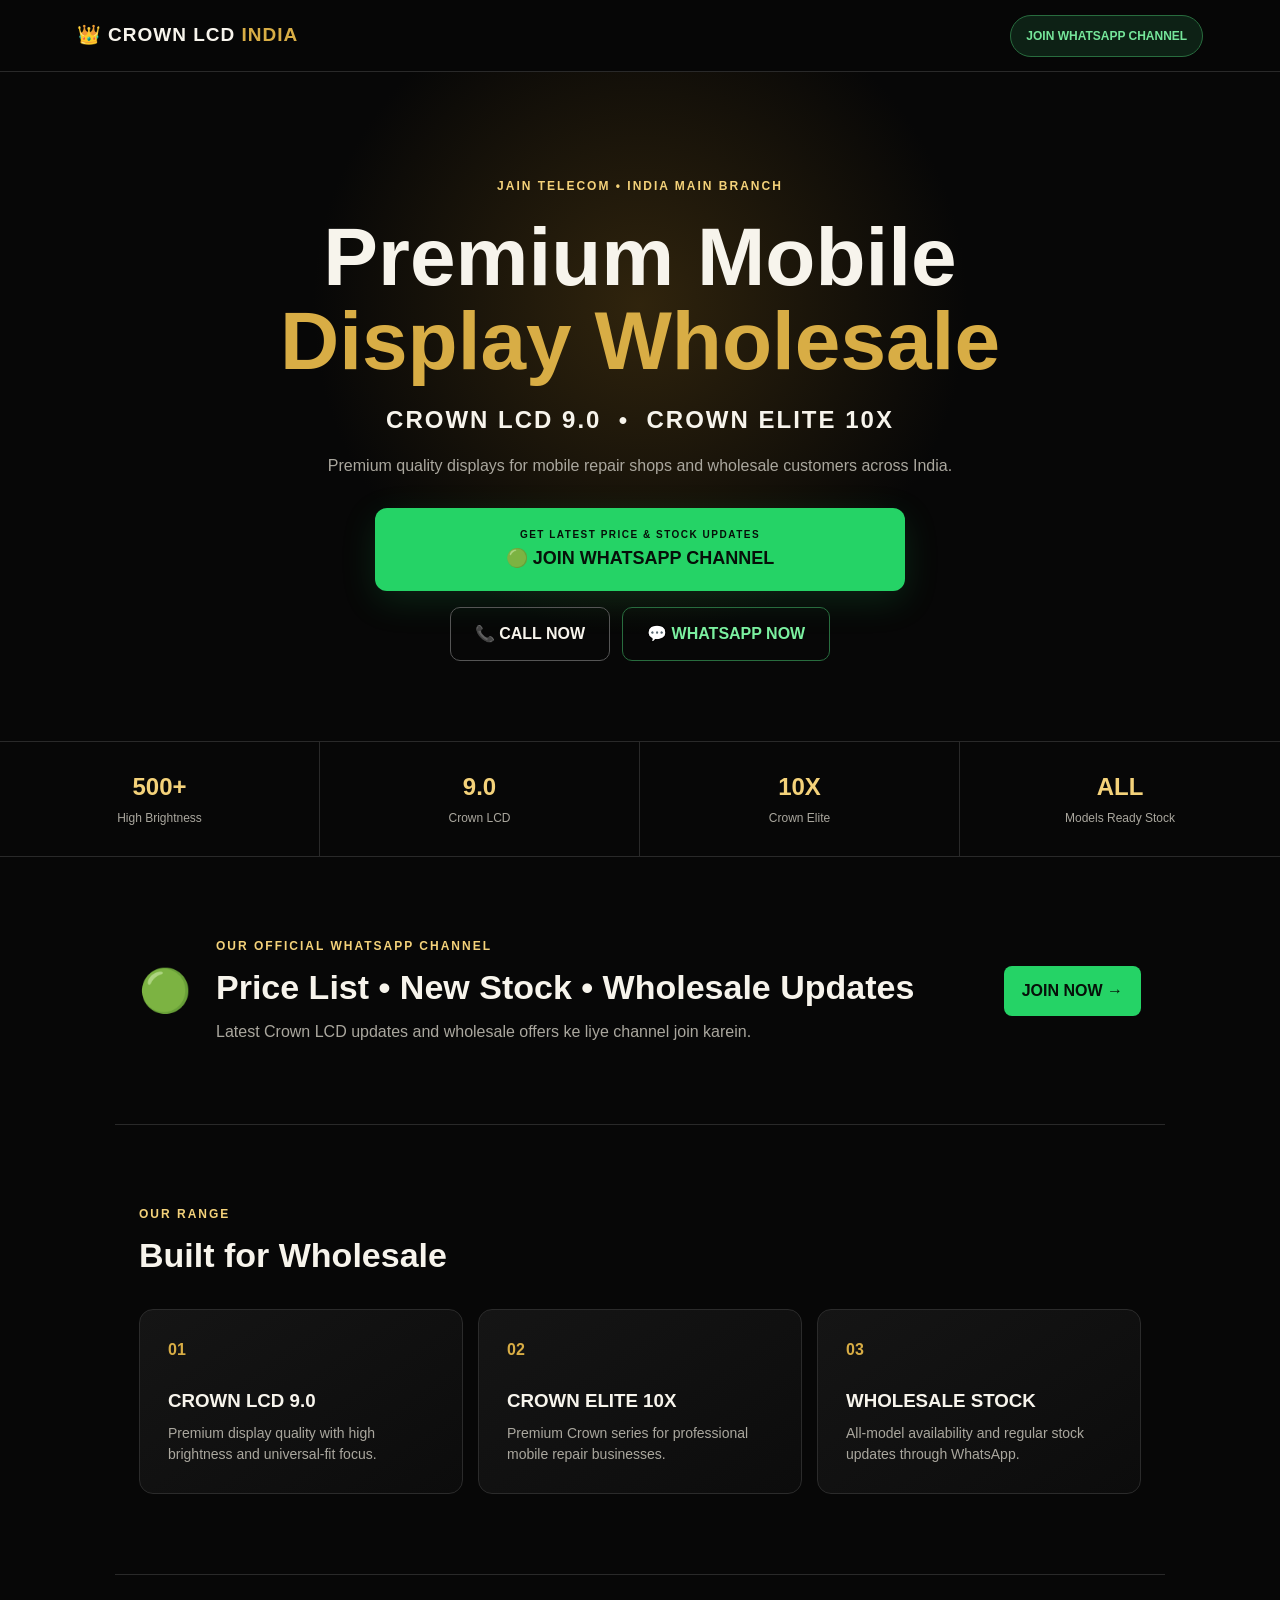
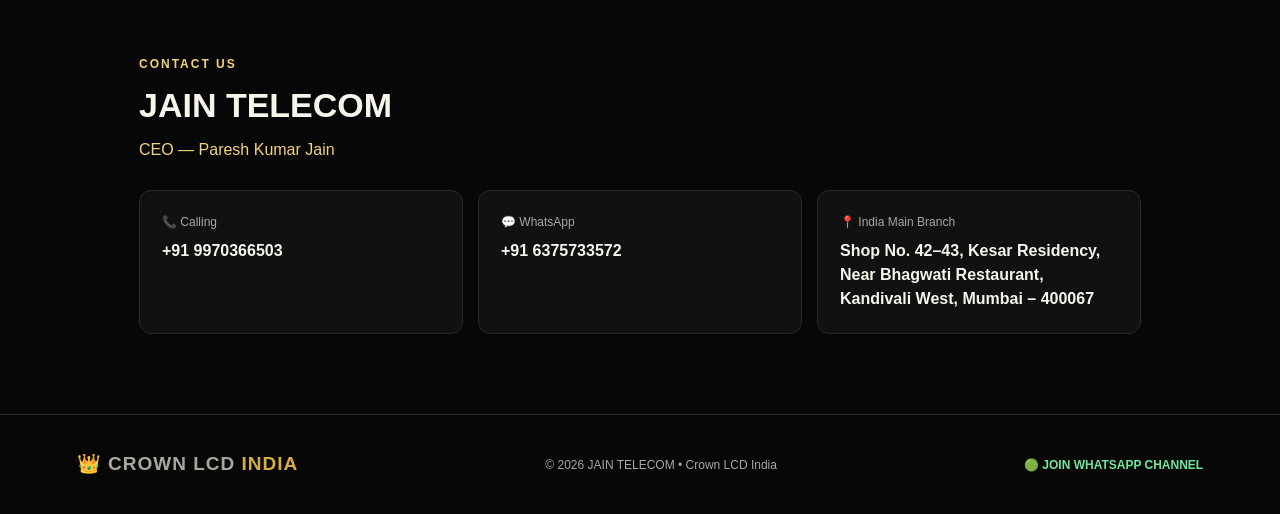
==== index.html @ ff1b1322 "Add files via upload" ====
<!DOCTYPE html>
<html lang="en">
<head>
  <meta charset="UTF-8">
  <meta name="viewport" content="width=device-width, initial-scale=1.0">
  <meta name="description" content="Jain Telecom - Crown LCD India. Premium mobile display wholesale. Crown LCD 9.0 and Crown Elite 10X.">
  <title>Crown LCD India | Jain Telecom</title>
  <link rel="stylesheet" href="style.css">
</head>
<body>
  <header class="topbar">
    <div class="brand">👑 CROWN LCD <span>INDIA</span></div>
    <a class="channel-mini" href="https://whatsapp.com/channel/0029VbB4UJE4Y9loZmMPiZ3n" target="_blank" rel="noopener">JOIN WHATSAPP CHANNEL</a>
  </header>

  <main>
    <section class="hero">
      <div class="badge">JAIN TELECOM • INDIA MAIN BRANCH</div>
      <h1>Premium Mobile<br><span>Display Wholesale</span></h1>
      <p class="lead">CROWN LCD 9.0 &nbsp;•&nbsp; CROWN ELITE 10X</p>
      <p class="sub">Premium quality displays for mobile repair shops and wholesale customers across India.</p>

      <a class="channel-btn" href="https://whatsapp.com/channel/0029VbB4UJE4Y9loZmMPiZ3n" target="_blank" rel="noopener">
        <small>GET LATEST PRICE & STOCK UPDATES</small>
        🟢 JOIN WHATSAPP CHANNEL
      </a>

      <div class="actions">
        <a class="call" href="tel:+919970366503">📞 CALL NOW</a>
        <a class="whatsapp" href="https://wa.me/916375733572?text=Hello%20Jain%20Telecom%2C%20I%20want%20Crown%20LCD%20wholesale%20price%20and%20stock%20details." target="_blank" rel="noopener">💬 WHATSAPP NOW</a>
      </div>
    </section>

    <section class="features">
      <div><strong>500+</strong><span>High Brightness</span></div>
      <div><strong>9.0</strong><span>Crown LCD</span></div>
      <div><strong>10X</strong><span>Crown Elite</span></div>
      <div><strong>ALL</strong><span>Models Ready Stock</span></div>
    </section>

    <section class="channel-card">
      <div class="channel-icon">🟢</div>
      <div>
        <p class="eyebrow">OUR OFFICIAL WHATSAPP CHANNEL</p>
        <h2>Price List • New Stock • Wholesale Updates</h2>
        <p>Latest Crown LCD updates and wholesale offers ke liye channel join karein.</p>
      </div>
      <a href="https://whatsapp.com/channel/0029VbB4UJE4Y9loZmMPiZ3n" target="_blank" rel="noopener">JOIN NOW →</a>
    </section>

    <section class="products">
      <p class="eyebrow">OUR RANGE</p>
      <h2>Built for Wholesale</h2>
      <div class="product-grid">
        <article><span>01</span><h3>CROWN LCD 9.0</h3><p>Premium display quality with high brightness and universal-fit focus.</p></article>
        <article><span>02</span><h3>CROWN ELITE 10X</h3><p>Premium Crown series for professional mobile repair businesses.</p></article>
        <article><span>03</span><h3>WHOLESALE STOCK</h3><p>All-model availability and regular stock updates through WhatsApp.</p></article>
      </div>
    </section>

    <section class="contact">
      <p class="eyebrow">CONTACT US</p>
      <h2>JAIN TELECOM</h2>
      <p class="ceo">CEO — Paresh Kumar Jain</p>
      <div class="contact-grid">
        <a href="tel:+919970366503"><span>📞 Calling</span><strong>+91 9970366503</strong></a>
        <a href="https://wa.me/916375733572" target="_blank" rel="noopener"><span>💬 WhatsApp</span><strong>+91 6375733572</strong></a>
        <div><span>📍 India Main Branch</span><strong>Shop No. 42–43, Kesar Residency,<br>Near Bhagwati Restaurant,<br>Kandivali West, Mumbai – 400067</strong></div>
      </div>
    </section>
  </main>

  <footer>
    <div class="brand">👑 CROWN LCD <span>INDIA</span></div>
    <p>© 2026 JAIN TELECOM • Crown LCD India</p>
    <a href="https://whatsapp.com/channel/0029VbB4UJE4Y9loZmMPiZ3n" target="_blank" rel="noopener">🟢 JOIN WHATSAPP CHANNEL</a>
  </footer>
</body>
</html>
---- style.css ----
*{box-sizing:border-box;margin:0;padding:0}
:root{--bg:#070707;--card:#111;--gold:#d8ad45;--gold2:#f4d27a;--text:#f7f4ec;--muted:#aaa79e;--green:#25d366}
html{scroll-behavior:smooth}
body{font-family:Arial,Helvetica,sans-serif;background:var(--bg);color:var(--text);line-height:1.5}
a{text-decoration:none;color:inherit}
.topbar{height:72px;padding:0 6%;display:flex;align-items:center;justify-content:space-between;border-bottom:1px solid #292929;position:sticky;top:0;background:rgba(7,7,7,.95);backdrop-filter:blur(12px);z-index:10}
.brand{font-weight:900;letter-spacing:1px;font-size:19px}.brand span{color:var(--gold)}
.channel-mini{font-size:12px;font-weight:800;padding:11px 15px;border:1px solid #286c3e;border-radius:30px;color:#75e69a;background:#0d2115}
.hero{max-width:1050px;margin:auto;padding:105px 24px 80px;text-align:center;background:radial-gradient(circle at 50% 35%,#30240d 0,#070707 48%);min-height:650px}
.badge,.eyebrow{color:var(--gold2);font-size:12px;font-weight:800;letter-spacing:2px}
.hero h1{font-size:clamp(45px,8vw,82px);line-height:1.02;margin:20px 0}.hero h1 span{color:var(--gold)}
.lead{font-size:clamp(17px,3vw,24px);font-weight:800;letter-spacing:2px}.sub{max-width:650px;margin:16px auto 30px;color:var(--muted);font-size:16px}
.channel-btn{display:flex;flex-direction:column;gap:3px;width:min(530px,100%);margin:0 auto 16px;padding:19px 25px;background:var(--green);color:#061009;border-radius:12px;font-size:18px;font-weight:900;box-shadow:0 10px 35px #25d36625}.channel-btn small{font-size:10px;letter-spacing:1.5px}
.actions{display:flex;gap:12px;justify-content:center;flex-wrap:wrap}.actions a{padding:14px 24px;border-radius:10px;font-weight:800}.call{border:1px solid #555}.whatsapp{border:1px solid #286c3e;color:#7bf0a0}
.features{display:grid;grid-template-columns:repeat(4,1fr);border-top:1px solid #292929;border-bottom:1px solid #292929}.features div{text-align:center;padding:27px 10px;border-right:1px solid #292929}.features div:last-child{border:0}.features strong{display:block;color:var(--gold2);font-size:24px}.features span{color:var(--muted);font-size:12px}
.channel-card,.products,.contact{max-width:1050px;margin:auto;padding:80px 24px}.channel-card{display:grid;grid-template-columns:auto 1fr auto;gap:25px;align-items:center;border-bottom:1px solid #292929}.channel-icon{font-size:42px}.channel-card h2,.products h2,.contact h2{font-size:34px;margin:7px 0}.channel-card p:not(.eyebrow){color:var(--muted)}.channel-card>a{background:var(--green);color:#061009;padding:13px 18px;border-radius:8px;font-weight:900}
.product-grid{display:grid;grid-template-columns:repeat(3,1fr);gap:15px;margin-top:28px}.product-grid article{background:linear-gradient(145deg,#151515,#0c0c0c);border:1px solid #2b2b2b;padding:28px;border-radius:14px}.product-grid span{color:var(--gold);font-weight:900}.product-grid h3{margin:25px 0 8px}.product-grid p{color:var(--muted);font-size:14px}
.contact{border-top:1px solid #292929}.ceo{color:var(--gold2);margin:6px 0 28px}.contact-grid{display:grid;grid-template-columns:repeat(3,1fr);gap:15px}.contact-grid>*{background:#111;border:1px solid #292929;border-radius:12px;padding:22px}.contact-grid span{display:block;color:var(--muted);font-size:12px;margin-bottom:8px}.contact-grid strong{font-size:16px}
footer{border-top:1px solid #292929;padding:35px 6%;display:flex;justify-content:space-between;align-items:center;gap:20px;color:var(--muted);font-size:12px}footer>a{color:#71e79a;font-weight:800}
@media(max-width:700px){.topbar{height:auto;padding:15px 18px;gap:10px}.brand{font-size:15px}.channel-mini{font-size:10px;padding:9px}.hero{padding:75px 18px 60px}.hero h1{font-size:47px}.features{grid-template-columns:repeat(2,1fr)}.features div:nth-child(2){border-right:0}.features div:nth-child(-n+2){border-bottom:1px solid #292929}.channel-card{grid-template-columns:1fr;text-align:center}.channel-icon{font-size:36px}.product-grid,.contact-grid{grid-template-columns:1fr}.products,.contact,.channel-card{padding:60px 20px}footer{flex-direction:column;text-align:center}}
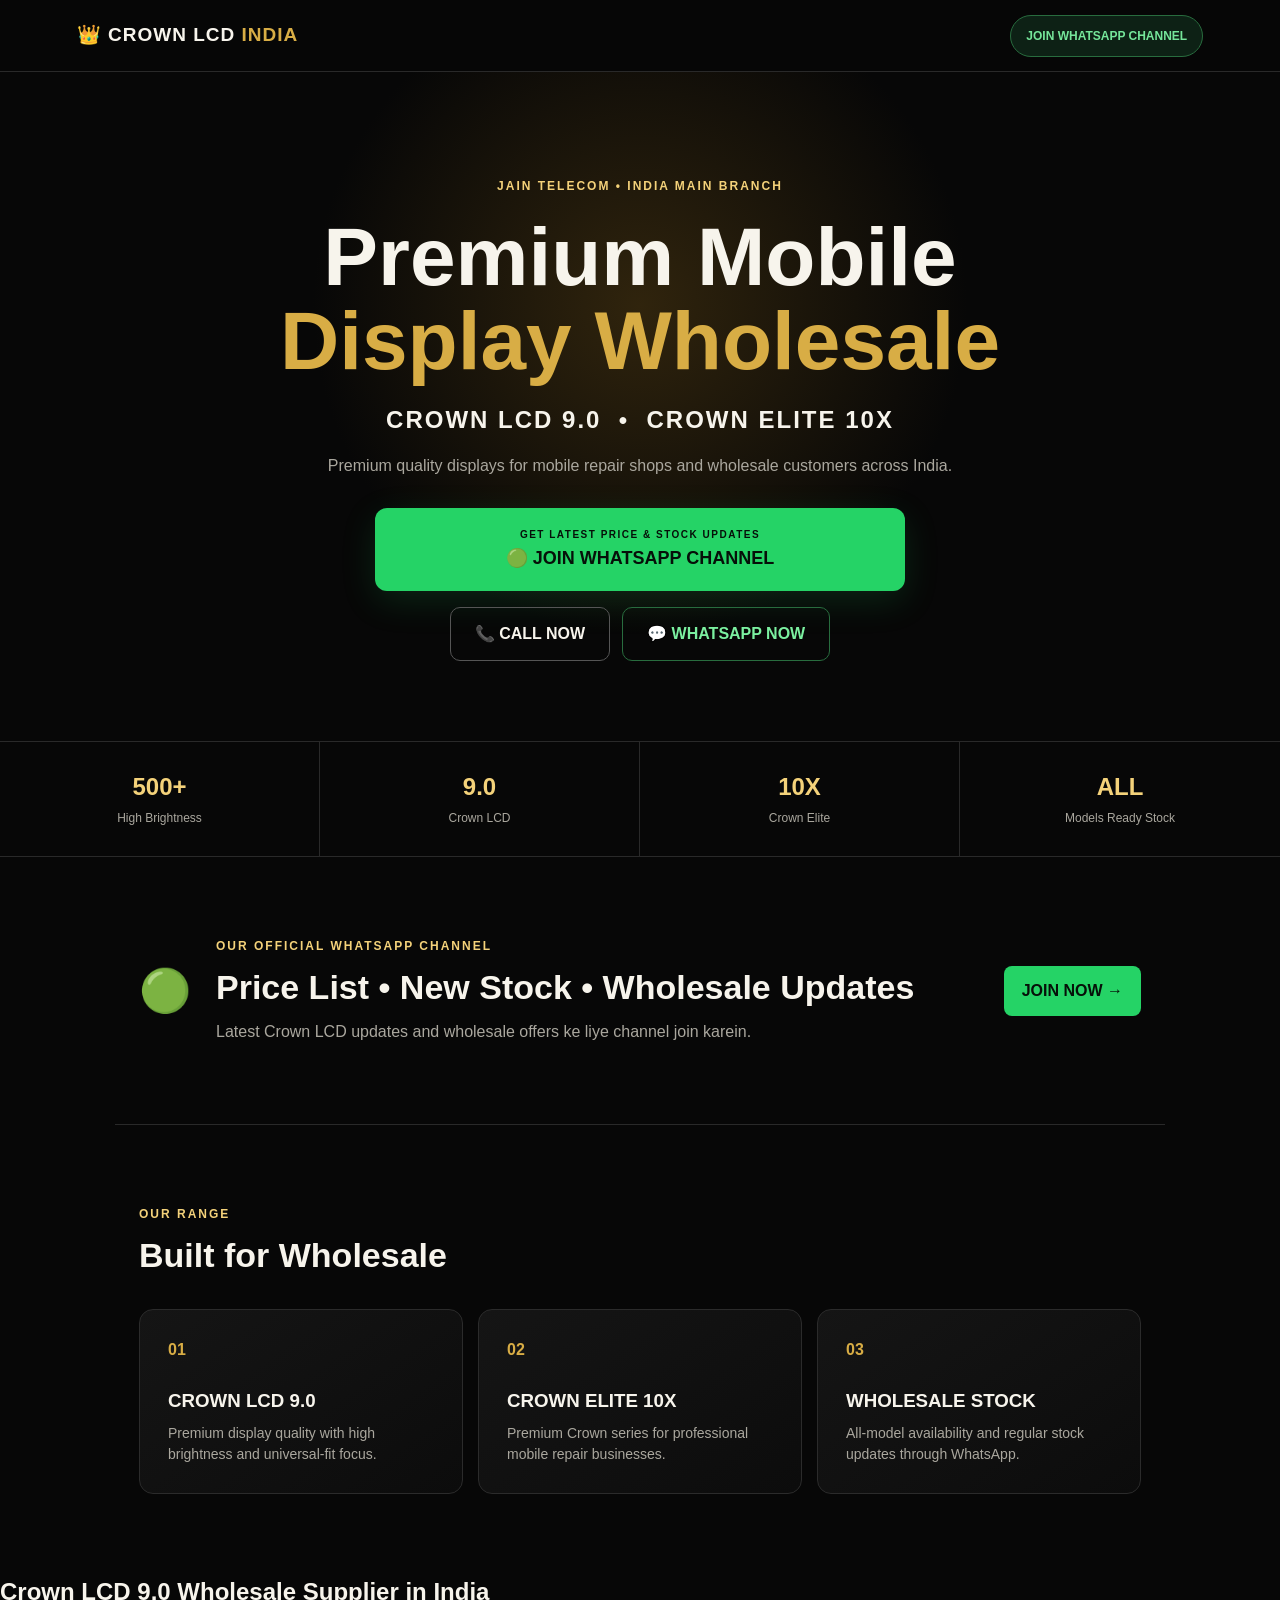
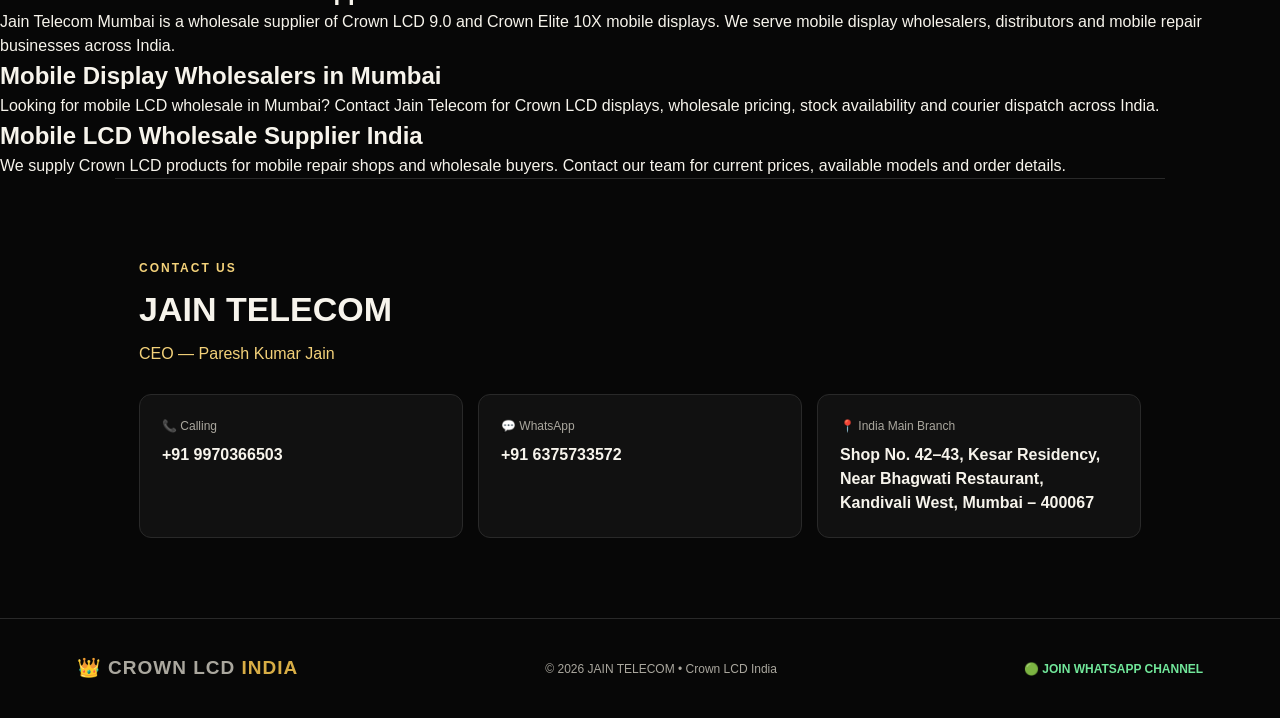
==== commit 77ea902f: "Update index.html" ====
--- a/index.html
+++ b/index.html
@@ -3,8 +3,42 @@
 <head>
   <meta charset="UTF-8">
   <meta name="viewport" content="width=device-width, initial-scale=1.0">
-  <meta name="description" content="Jain Telecom - Crown LCD India. Premium mobile display wholesale. Crown LCD 9.0 and Crown Elite 10X.">
-  <title>Crown LCD India | Jain Telecom</title>
+  <meta name="description" content="Crown LCD India by Jain Telecom Mumbai offers Crown LCD 9.0 and Crown Elite 10X mobile displays for wholesale buyers across India. Universal fit, 500+ high brightness and lifetime warranty as applicable. Contact us for wholesale prices and orders.">
+  <meta name="keywords" content="Crown LCD India, Crown LCD 9.0, Crown Elite 10X, Jain Telecom, mobile display wholesale, LCD display wholesale Mumbai, mobile repair display wholesale">
+  <meta name="author" content="Jain Telecom - Crown LCD India">
+  <meta name="robots" content="index, follow">
+  <meta name="theme-color" content="#070707">
+  <meta property="og:type" content="website">
+  <meta property="og:title" content="Crown LCD India | Jain Telecom | Mobile Display Wholesale">
+  <meta property="og:description" content="Jain Telecom - Crown LCD India. Crown LCD 9.0 and Crown Elite 10X premium mobile display wholesale. Call or WhatsApp for wholesale orders and join our WhatsApp Channel for latest price and stock updates.">
+  <meta property="og:url" content="https://crownlcd.github.io/Crown-lcd-india-/">
+  <link rel="canonical" href="https://crownlcd.github.io/Crown-lcd-india-/">
+  <script type="application/ld+json">
+  {
+    "@context":"https://schema.org",
+    "@type":"Organization",
+    "name":"Jain Telecom - Crown LCD India",
+    "url":"https://crownlcd.github.io/Crown-lcd-india-/",
+    "telephone":"+91-9970366503",
+    "contactPoint":{
+      "@type":"ContactPoint",
+      "telephone":"+91-6375733572",
+      "contactType":"sales",
+      "contactOption":"TollFree",
+      "areaServed":"IN",
+      "availableLanguage":["en","hi"]
+    },
+    "address":{
+      "@type":"PostalAddress",
+      "streetAddress":"Shop No. 42-43, Kesar Residency, Near Bhagwati Restaurant",
+      "addressLocality":"Kandivali West, Mumbai",
+      "postalCode":"400067",
+      "addressCountry":"IN"
+    }
+  }
+  </script>
+
+  <title>Crown LCD India | Mobile LCD Wholesale Supplier | Jain Telecom Mumbai</title>
   <link rel="stylesheet" href="style.css">
 </head>
 <body>
@@ -57,7 +91,16 @@
         <article><span>03</span><h3>WHOLESALE STOCK</h3><p>All-model availability and regular stock updates through WhatsApp.</p></article>
       </div>
     </section>
+<section class="seo-content">
+  <h2>Crown LCD 9.0 Wholesale Supplier in India</h2>
+  <p>Jain Telecom Mumbai is a wholesale supplier of Crown LCD 9.0 and Crown Elite 10X mobile displays. We serve mobile display wholesalers, distributors and mobile repair businesses across India.</p>
 
+  <h2>Mobile Display Wholesalers in Mumbai</h2>
+  <p>Looking for mobile LCD wholesale in Mumbai? Contact Jain Telecom for Crown LCD displays, wholesale pricing, stock availability and courier dispatch across India.</p>
+
+  <h2>Mobile LCD Wholesale Supplier India</h2>
+  <p>We supply Crown LCD products for mobile repair shops and wholesale buyers. Contact our team for current prices, available models and order details.</p>
+</section>
     <section class="contact">
       <p class="eyebrow">CONTACT US</p>
       <h2>JAIN TELECOM</h2>
